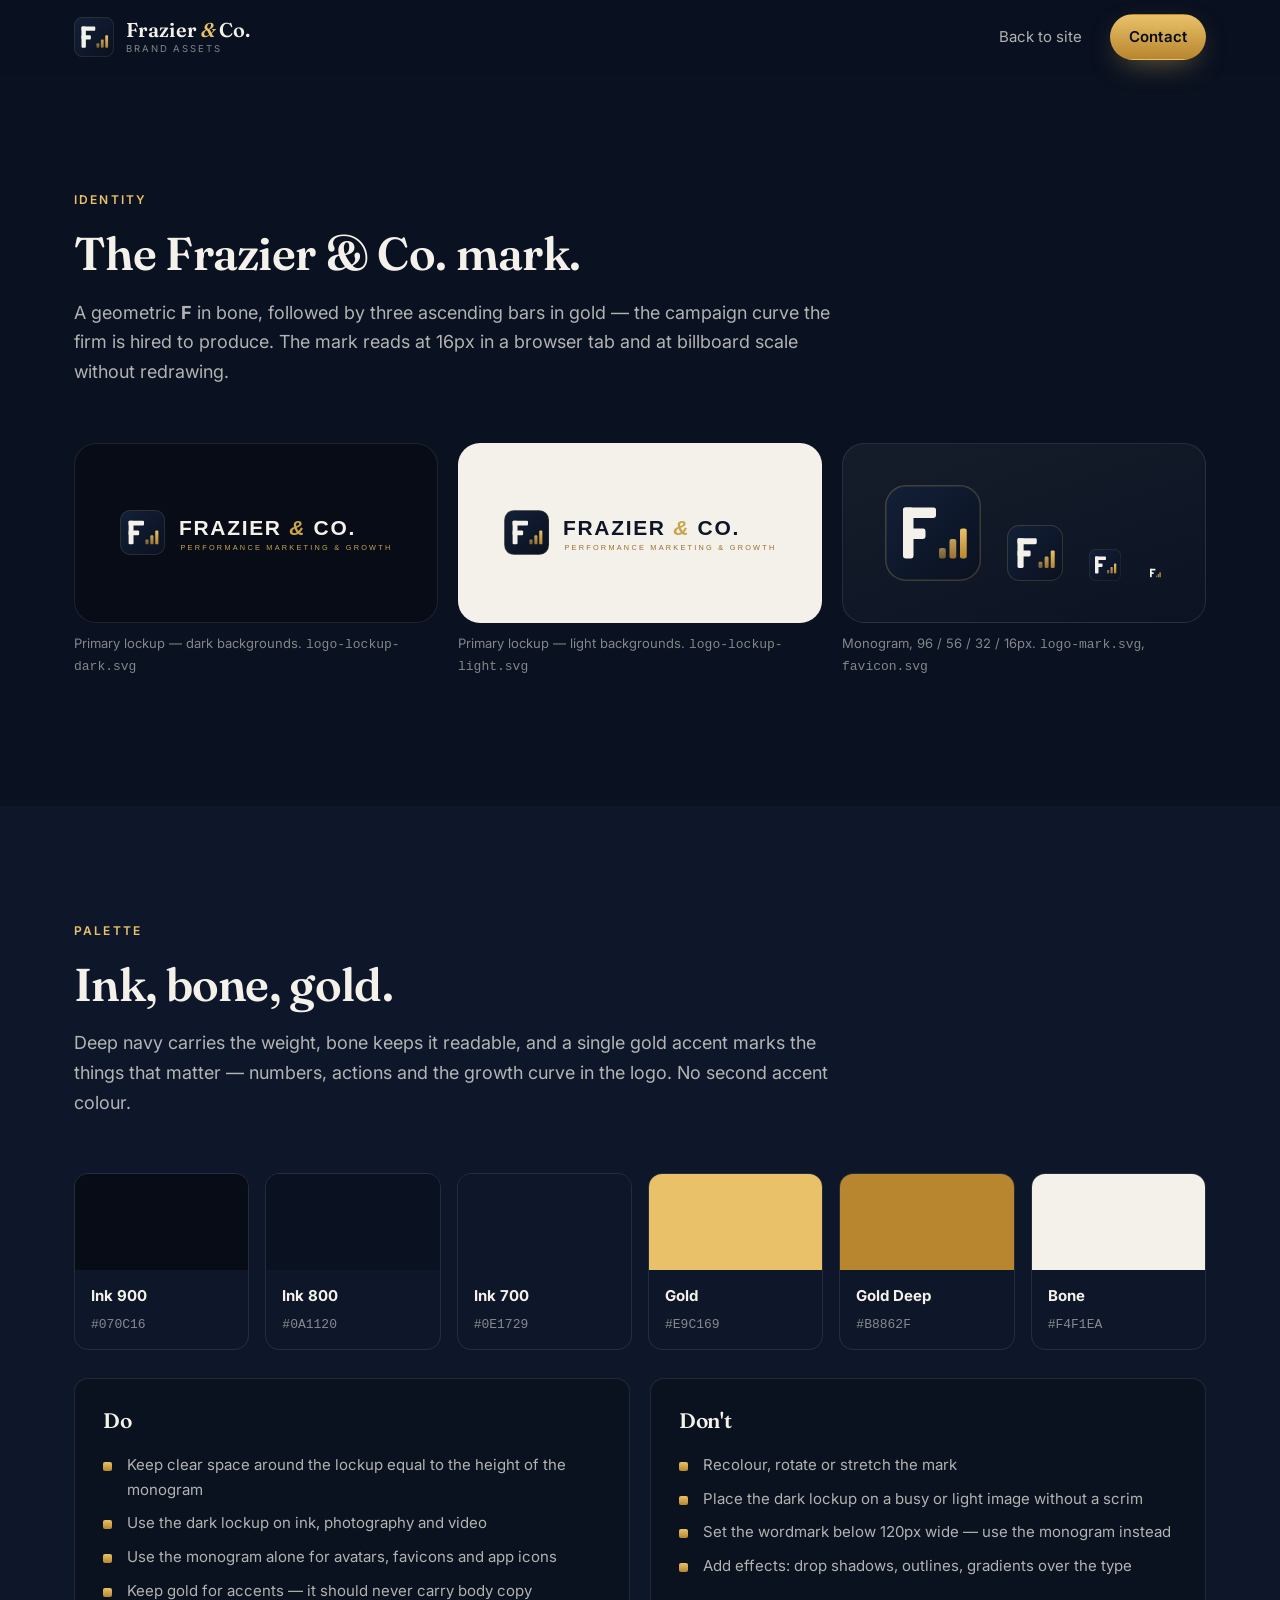
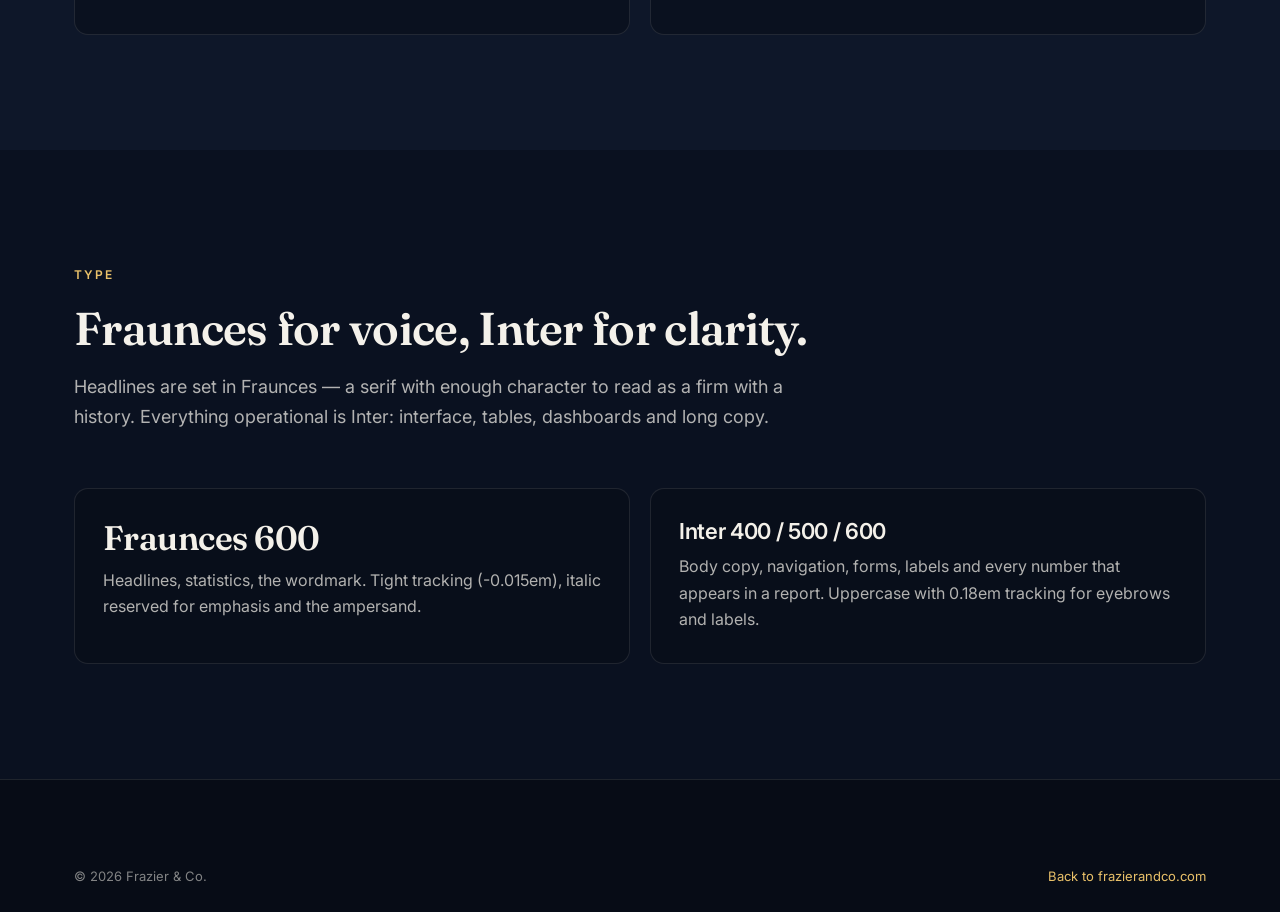
==== brand.html @ ba2b641f "Add Frazier & Co. logo system and marketing website Builds the company's identity and public site fr" ====
<!DOCTYPE html>
<html lang="en">
<head>
<meta charset="utf-8">
<meta name="viewport" content="width=device-width, initial-scale=1">
<title>Brand Assets — Frazier &amp; Co.</title>
<meta name="description" content="Logo files, colour palette and usage notes for the Frazier &amp; Co. identity.">
<meta name="theme-color" content="#0A1120">
<link rel="icon" href="assets/img/favicon.svg" type="image/svg+xml">
<link rel="preconnect" href="https://fonts.googleapis.com">
<link rel="preconnect" href="https://fonts.gstatic.com" crossorigin>
<link href="https://fonts.googleapis.com/css2?family=Inter:wght@400;500;600;700&family=Fraunces:opsz,wght@9..144,500;9..144,600&display=swap" rel="stylesheet">
<link rel="stylesheet" href="assets/css/style.css">
<style>
  .swatches{display:grid;grid-template-columns:repeat(auto-fit,minmax(170px,1fr));gap:16px;margin-top:28px}
  .swatch{border:1px solid var(--line-soft);border-radius:var(--radius);overflow:hidden}
  .swatch__chip{height:96px}
  .swatch__meta{padding:14px 16px;font-size:14px}
  .swatch__meta b{display:block;font-size:15px;margin-bottom:2px}
  .swatch__meta code{color:var(--bone-faint);font-size:13px}
  .logo-tile{border:1px solid var(--line-soft);border-radius:var(--radius-lg);padding:34px;display:flex;
    align-items:center;justify-content:center;min-height:180px}
  .logo-tile--dark{background:var(--ink-900)}
  .logo-tile--light{background:var(--bone)}
  .logo-tile--mark{background:linear-gradient(160deg,rgba(244,241,234,.05),rgba(244,241,234,.01))}
  .logo-grid{display:grid;grid-template-columns:repeat(auto-fit,minmax(280px,1fr));gap:20px;margin-top:28px}
  .logo-cap{font-size:13px;color:var(--bone-faint);margin-top:10px}
  .marks{display:flex;align-items:flex-end;gap:26px;flex-wrap:wrap}
  .dos{display:grid;grid-template-columns:1fr 1fr;gap:20px;margin-top:28px}
  @media(max-width:760px){.dos{grid-template-columns:1fr}}
</style>
</head>
<body>
<header class="nav">
  <div class="wrap nav__inner">
    <a class="brand" href="index.html">
      <img class="brand__mark" src="assets/img/logo-mark.svg" alt="" width="40" height="40">
      <span class="brand__text">
        <span class="brand__name">Frazier <span class="amp">&amp;</span> Co.</span>
        <span class="brand__tag">Brand assets</span>
      </span>
    </a>
    <nav class="nav__links nav__links--static" aria-label="Primary">
      <a href="index.html">Back to site</a>
      <a class="btn btn--sm btn--gold" href="index.html#contact">Contact</a>
    </nav>
  </div>
</header>

<main>
<section class="section">
  <div class="wrap">
    <header class="section__head">
      <p class="eyebrow">Identity</p>
      <h2>The Frazier &amp; Co. mark.</h2>
      <p class="section__lede">A geometric <strong>F</strong> in bone, followed by three ascending bars in gold — the campaign curve the firm is hired to produce. The mark reads at 16px in a browser tab and at billboard scale without redrawing.</p>
    </header>

    <div class="logo-grid">
      <div>
        <div class="logo-tile logo-tile--dark"><img src="assets/img/logo-lockup-dark.svg" alt="Frazier and Co. horizontal lockup, light type on dark" style="width:100%;max-width:380px"></div>
        <p class="logo-cap">Primary lockup — dark backgrounds. <code>logo-lockup-dark.svg</code></p>
      </div>
      <div>
        <div class="logo-tile logo-tile--light"><img src="assets/img/logo-lockup-light.svg" alt="Frazier and Co. horizontal lockup, dark type on light" style="width:100%;max-width:380px"></div>
        <p class="logo-cap">Primary lockup — light backgrounds. <code>logo-lockup-light.svg</code></p>
      </div>
      <div>
        <div class="logo-tile logo-tile--mark">
          <div class="marks">
            <img src="assets/img/logo-mark.svg" alt="Frazier and Co. monogram at 96px" width="96" height="96">
            <img src="assets/img/logo-mark.svg" alt="" width="56" height="56">
            <img src="assets/img/logo-mark.svg" alt="" width="32" height="32">
            <img src="assets/img/favicon.svg" alt="" width="16" height="16">
          </div>
        </div>
        <p class="logo-cap">Monogram, 96 / 56 / 32 / 16px. <code>logo-mark.svg</code>, <code>favicon.svg</code></p>
      </div>
    </div>
  </div>
</section>

<section class="section section--alt">
  <div class="wrap">
    <header class="section__head">
      <p class="eyebrow">Palette</p>
      <h2>Ink, bone, gold.</h2>
      <p class="section__lede">Deep navy carries the weight, bone keeps it readable, and a single gold accent marks the things that matter — numbers, actions and the growth curve in the logo. No second accent colour.</p>
    </header>
    <div class="swatches">
      <div class="swatch"><div class="swatch__chip" style="background:#070C16"></div><div class="swatch__meta"><b>Ink 900</b><code>#070C16</code></div></div>
      <div class="swatch"><div class="swatch__chip" style="background:#0A1120"></div><div class="swatch__meta"><b>Ink 800</b><code>#0A1120</code></div></div>
      <div class="swatch"><div class="swatch__chip" style="background:#0E1729"></div><div class="swatch__meta"><b>Ink 700</b><code>#0E1729</code></div></div>
      <div class="swatch"><div class="swatch__chip" style="background:#E9C169"></div><div class="swatch__meta"><b>Gold</b><code>#E9C169</code></div></div>
      <div class="swatch"><div class="swatch__chip" style="background:#B8862F"></div><div class="swatch__meta"><b>Gold Deep</b><code>#B8862F</code></div></div>
      <div class="swatch"><div class="swatch__chip" style="background:#F4F1EA"></div><div class="swatch__meta"><b>Bone</b><code>#F4F1EA</code></div></div>
    </div>

    <div class="dos">
      <div class="result">
        <h3>Do</h3>
        <ul class="ticks">
          <li>Keep clear space around the lockup equal to the height of the monogram</li>
          <li>Use the dark lockup on ink, photography and video</li>
          <li>Use the monogram alone for avatars, favicons and app icons</li>
          <li>Keep gold for accents — it should never carry body copy</li>
        </ul>
      </div>
      <div class="result">
        <h3>Don't</h3>
        <ul class="ticks">
          <li>Recolour, rotate or stretch the mark</li>
          <li>Place the dark lockup on a busy or light image without a scrim</li>
          <li>Set the wordmark below 120px wide — use the monogram instead</li>
          <li>Add effects: drop shadows, outlines, gradients over the type</li>
        </ul>
      </div>
    </div>
  </div>
</section>

<section class="section">
  <div class="wrap">
    <header class="section__head">
      <p class="eyebrow">Type</p>
      <h2>Fraunces for voice, Inter for clarity.</h2>
      <p class="section__lede">Headlines are set in Fraunces — a serif with enough character to read as a firm with a history. Everything operational is Inter: interface, tables, dashboards and long copy.</p>
    </header>
    <div class="results">
      <div class="result">
        <h3 style="font-size:34px">Fraunces 600</h3>
        <p>Headlines, statistics, the wordmark. Tight tracking (-0.015em), italic reserved for emphasis and the ampersand.</p>
      </div>
      <div class="result">
        <h3 style="font-family:var(--sans);font-size:22px;font-weight:600">Inter 400 / 500 / 600</h3>
        <p>Body copy, navigation, forms, labels and every number that appears in a report. Uppercase with 0.18em tracking for eyebrows and labels.</p>
      </div>
    </div>
  </div>
</section>
</main>

<footer class="footer">
  <div class="wrap footer__base" style="margin-top:0;border-top:0">
    <p>&copy; <span id="year">2026</span> Frazier &amp; Co.</p>
    <p><a href="index.html" style="color:var(--gold);text-decoration:none">Back to frazierandco.com</a></p>
  </div>
</footer>
<script>document.getElementById('year').textContent = new Date().getFullYear();</script>
</body>
</html>
---- assets/css/style.css ----
/* Frazier & Co. — brand stylesheet
   Palette: ink navy ground, bone type, gold accent. */

:root{
  --ink-900:#070C16;
  --ink-800:#0A1120;
  --ink-700:#0E1729;
  --ink-600:#132038;
  --line:rgba(233,193,105,.16);
  --line-soft:rgba(244,241,234,.10);
  --bone:#F4F1EA;
  --bone-dim:rgba(244,241,234,.72);
  --bone-faint:rgba(244,241,234,.52);
  --gold:#E9C169;
  --gold-deep:#B8862F;
  --radius:14px;
  --radius-lg:22px;
  --wrap:1180px;
  --sans:'Inter','Helvetica Neue',Helvetica,Arial,sans-serif;
  --display:'Fraunces',Georgia,'Times New Roman',serif;
  --ease:cubic-bezier(.22,.61,.36,1);
}

*,*::before,*::after{box-sizing:border-box}
html{scroll-behavior:smooth;-webkit-text-size-adjust:100%}
body{
  margin:0;background:var(--ink-800);color:var(--bone);
  font-family:var(--sans);font-size:17px;line-height:1.65;
  -webkit-font-smoothing:antialiased;overflow-x:hidden;
}
img{max-width:100%;display:block}
a{color:inherit}
h1,h2,h3,h4{font-family:var(--display);font-weight:600;line-height:1.12;letter-spacing:-.015em;margin:0}
p{margin:0 0 1em}
.wrap{width:100%;max-width:var(--wrap);margin:0 auto;padding:0 24px}
.skip{position:absolute;left:-9999px}
.skip:focus{left:16px;top:16px;z-index:100;background:var(--gold);color:var(--ink-900);padding:10px 16px;border-radius:8px}
:focus-visible{outline:2px solid var(--gold);outline-offset:3px}
.amp{font-family:var(--display);font-style:italic;color:var(--gold)}

.eyebrow{
  font-size:12px;letter-spacing:.18em;text-transform:uppercase;
  color:var(--gold);font-weight:600;margin:0 0 18px;
}

/* ---------- buttons ---------- */
.btn{
  display:inline-flex;align-items:center;justify-content:center;gap:8px;
  font-size:15px;font-weight:600;letter-spacing:.01em;text-decoration:none;
  padding:14px 26px;border-radius:999px;border:1px solid transparent;cursor:pointer;
  white-space:nowrap;flex:0 0 auto;
  transition:transform .2s var(--ease),background .2s var(--ease),border-color .2s var(--ease),box-shadow .2s var(--ease);
}
.btn--gold{
  background:linear-gradient(180deg,var(--gold),var(--gold-deep));color:var(--ink-900);
  box-shadow:0 10px 30px -12px rgba(233,193,105,.6);
}
.btn--gold:hover{transform:translateY(-2px);box-shadow:0 16px 38px -14px rgba(233,193,105,.75)}
.btn--ghost{border-color:var(--line-soft);color:var(--bone);background:rgba(244,241,234,.02)}
.btn--ghost:hover{border-color:var(--gold);color:var(--gold);transform:translateY(-2px)}
.btn--sm{padding:10px 18px;font-size:14px}
.btn--full{width:100%}

/* ---------- nav ---------- */
.nav{position:sticky;top:0;z-index:60;backdrop-filter:blur(14px);
  background:rgba(10,17,32,.72);border-bottom:1px solid transparent;transition:border-color .3s,background .3s}
.nav.is-stuck{border-bottom-color:var(--line-soft);background:rgba(7,12,22,.92)}
.nav__inner{display:flex;align-items:center;justify-content:space-between;gap:20px;height:74px}
.brand{display:flex;align-items:center;gap:12px;text-decoration:none}
.brand__mark{width:40px;height:40px}
.brand__text{display:flex;flex-direction:column;line-height:1.1}
.brand__name{font-family:var(--display);font-size:20px;font-weight:600;letter-spacing:.005em}
.brand__tag{font-size:9.5px;letter-spacing:.2em;text-transform:uppercase;color:var(--bone-faint);margin-top:3px}
.nav__links{display:flex;align-items:center;gap:28px}
.nav__links a{font-size:15px;text-decoration:none;color:var(--bone-dim);white-space:nowrap;transition:color .2s}
.nav__links a:hover{color:var(--bone)}
.nav__links .btn{color:var(--ink-900)}
.nav__toggle{display:none;flex-direction:column;gap:5px;background:none;border:0;padding:10px;cursor:pointer}
.nav__toggle span{display:block;width:22px;height:2px;background:var(--bone);transition:transform .25s var(--ease),opacity .2s}
.nav__toggle[aria-expanded="true"] span:nth-child(1){transform:translateY(7px) rotate(45deg)}
.nav__toggle[aria-expanded="true"] span:nth-child(2){opacity:0}
.nav__toggle[aria-expanded="true"] span:nth-child(3){transform:translateY(-7px) rotate(-45deg)}

/* ---------- hero ---------- */
.hero{position:relative;padding:clamp(72px,11vw,140px) 0 clamp(64px,8vw,104px);overflow:hidden;
  background:radial-gradient(120% 90% at 50% -10%,#16233d 0%,var(--ink-800) 55%,var(--ink-900) 100%)}
.hero__glow{position:absolute;inset:auto 50% -40% auto;transform:translateX(50%);
  width:min(1100px,120vw);height:620px;pointer-events:none;
  background:radial-gradient(closest-side,rgba(233,193,105,.16),transparent 72%);filter:blur(10px)}
.hero__inner{position:relative;max-width:920px;text-align:center}
.hero__title{font-size:clamp(40px,6.4vw,74px)}
.hero__title em{font-style:italic;color:var(--gold);display:block}
.hero__lede{font-size:clamp(17px,1.6vw,20px);color:var(--bone-dim);max-width:730px;margin:26px auto 34px}
.hero__cta{display:flex;gap:14px;justify-content:center;flex-wrap:wrap}
.hero__proof{list-style:none;display:flex;flex-wrap:wrap;justify-content:center;gap:10px;
  margin:44px 0 0;padding:0}
.hero__proof li{font-size:13px;letter-spacing:.06em;color:var(--bone-faint);
  border:1px solid var(--line-soft);border-radius:999px;padding:8px 16px;background:rgba(244,241,234,.02)}

/* ---------- stats ---------- */
.stats{background:var(--ink-900);border-block:1px solid var(--line-soft)}
.stats__grid{display:grid;grid-template-columns:repeat(4,1fr);gap:0}
.stat{padding:44px 28px;border-left:1px solid var(--line-soft)}
.stat:first-child{border-left:0;padding-left:0}
.stat__num{display:flex;align-items:baseline;gap:.3em;flex-wrap:wrap;
  font-family:var(--display);font-size:clamp(28px,3.2vw,38px);
  color:var(--gold);line-height:1.05;letter-spacing:-.02em;min-height:1.05em}
.stat__label{display:block;margin-top:10px;font-weight:600;font-size:15px}
.stat__note{display:block;margin-top:6px;font-size:14px;color:var(--bone-faint);line-height:1.55}

/* ---------- sections ---------- */
section[id]{scroll-margin-top:92px}
.section{padding:clamp(72px,9vw,120px) 0}
.section--alt{background:var(--ink-700)}
.section__head{max-width:760px;margin-bottom:56px}
.section__head h2{font-size:clamp(30px,4.2vw,46px)}
.section__lede{color:var(--bone-dim);margin-top:18px;font-size:18px}

/* ---------- service cards ---------- */
.cards{display:grid;grid-template-columns:repeat(2,1fr);gap:22px}
.card{position:relative;padding:36px 32px;border:1px solid var(--line-soft);border-radius:var(--radius-lg);
  background:linear-gradient(160deg,rgba(244,241,234,.045),rgba(244,241,234,.012));
  transition:border-color .3s var(--ease),transform .3s var(--ease),box-shadow .3s var(--ease)}
.card:hover{border-color:var(--line);transform:translateY(-4px);box-shadow:0 30px 60px -40px rgba(0,0,0,.9)}
.card__num{font-family:var(--display);font-size:13px;letter-spacing:.16em;color:var(--gold);opacity:.8}
.card h3{font-size:24px;margin:12px 0 14px}
.card p{color:var(--bone-dim);font-size:16px}
.ticks{list-style:none;margin:20px 0 0;padding:0;display:grid;gap:9px}
.ticks li{position:relative;padding-left:24px;font-size:15px;color:var(--bone-dim)}
.ticks li::before{content:"";position:absolute;left:0;top:9px;width:9px;height:9px;border-radius:2px;
  background:linear-gradient(180deg,var(--gold),var(--gold-deep))}
.ticks--lg li{font-size:16px;padding-left:26px;margin-bottom:2px}

/* ---------- split ---------- */
.split{display:grid;grid-template-columns:1fr 1fr;gap:clamp(32px,5vw,72px);align-items:center}
.split--reverse .split__text{order:2}
.split__text h2{font-size:clamp(28px,3.8vw,42px);margin-bottom:20px}
.split__text p{color:var(--bone-dim)}
.split__cta{margin-top:28px}
.tech{list-style:none;margin:0;padding:0;display:grid;gap:2px;border:1px solid var(--line-soft);
  border-radius:var(--radius-lg);overflow:hidden;background:var(--line-soft)}
.tech li{background:var(--ink-800);padding:22px 26px}
.tech strong{display:block;font-size:16px;margin-bottom:5px}
.tech span{font-size:15px;color:var(--bone-faint);line-height:1.55}
.who{border:1px solid var(--line);border-radius:var(--radius-lg);padding:36px 32px;
  background:linear-gradient(160deg,rgba(233,193,105,.07),rgba(244,241,234,.015))}
.who h3{font-size:22px;margin-bottom:20px}

/* ---------- steps ---------- */
.steps{list-style:none;margin:0;padding:0;display:grid;grid-template-columns:repeat(5,1fr);gap:18px;counter-reset:s}
.step{padding-top:26px;border-top:2px solid var(--line-soft);position:relative;transition:border-color .3s}
.step:hover{border-top-color:var(--gold)}
.step__n{font-family:var(--display);font-size:13px;letter-spacing:.16em;color:var(--gold)}
.step h3{font-size:20px;margin:10px 0 8px}
.step p{font-size:15px;color:var(--bone-faint);margin:0}

/* ---------- results ---------- */
.results{display:grid;grid-template-columns:repeat(2,1fr);gap:20px}
.result{padding:30px 28px;border-radius:var(--radius);border:1px solid var(--line-soft);background:rgba(7,12,22,.45)}
.result h3{font-size:21px;margin-bottom:10px}
.result p{color:var(--bone-dim);font-size:16px;margin:0}
.channels{margin-top:52px;padding-top:32px;border-top:1px solid var(--line-soft)}
.channels__label{font-size:12px;letter-spacing:.18em;text-transform:uppercase;color:var(--bone-faint);margin-bottom:16px}
.channels ul{list-style:none;display:flex;flex-wrap:wrap;gap:10px;margin:0;padding:0}
.channels li{font-size:14px;padding:9px 16px;border-radius:999px;border:1px solid var(--line-soft);color:var(--bone-dim)}

/* ---------- cta / form ---------- */
.cta{padding:clamp(72px,9vw,110px) 0;background:
  radial-gradient(90% 120% at 15% 0%,rgba(233,193,105,.14),transparent 60%),var(--ink-900);
  border-top:1px solid var(--line-soft)}
.cta__inner{display:grid;grid-template-columns:1fr 1fr;gap:clamp(32px,5vw,72px);align-items:start}
.cta h2{font-size:clamp(30px,4vw,44px);margin-bottom:18px}
.cta p{color:var(--bone-dim)}
.contact-list{margin:32px 0 0;display:grid;gap:14px}
.contact-list div{display:flex;gap:14px;align-items:baseline;border-top:1px solid var(--line-soft);padding-top:14px}
.contact-list dt{font-size:12px;letter-spacing:.14em;text-transform:uppercase;color:var(--bone-faint);min-width:120px}
.contact-list dd{margin:0;font-size:16px}
.contact-list a{color:var(--gold);text-decoration:none}
.contact-list a:hover{text-decoration:underline}
.form{display:grid;grid-template-columns:1fr 1fr;gap:16px;
  padding:32px;border:1px solid var(--line-soft);border-radius:var(--radius-lg);background:rgba(244,241,234,.03)}
.field{display:flex;flex-direction:column;gap:7px}
.field--full{grid-column:1/-1}
.form .btn{grid-column:1/-1}
label{font-size:13px;letter-spacing:.08em;text-transform:uppercase;color:var(--bone-faint)}
input,select,textarea{
  font:inherit;font-size:15px;color:var(--bone);background:rgba(7,12,22,.6);
  border:1px solid var(--line-soft);border-radius:10px;padding:12px 14px;width:100%;
  transition:border-color .2s,background .2s}
textarea{resize:vertical}
input:focus,select:focus,textarea:focus{outline:none;border-color:var(--gold);background:rgba(7,12,22,.85)}
input:user-invalid,textarea:user-invalid{border-color:#E4776A}
select{appearance:none;background-image:linear-gradient(45deg,transparent 50%,var(--bone-faint) 50%),linear-gradient(135deg,var(--bone-faint) 50%,transparent 50%);
  background-position:calc(100% - 20px) 21px,calc(100% - 14px) 21px;background-size:6px 6px;background-repeat:no-repeat}
select option{background:var(--ink-700)}
.form__note{grid-column:1/-1;margin:0;font-size:13px;color:var(--bone-faint)}
.form__note.is-ok{color:var(--gold)}

/* ---------- footer ---------- */
.footer{background:var(--ink-900);border-top:1px solid var(--line-soft);padding:64px 0 28px}
.footer__inner{display:grid;grid-template-columns:1.2fr 2fr;gap:48px}
.footer__brand img{margin-bottom:16px}
.footer__name{font-family:var(--display);font-size:22px;margin:0 0 8px}
.footer__blurb{color:var(--bone-faint);font-size:15px;max-width:320px}
.footer__nav{display:grid;grid-template-columns:repeat(3,1fr);gap:32px}
.footer__nav h4{font-size:12px;letter-spacing:.16em;text-transform:uppercase;color:var(--gold);
  font-family:var(--sans);font-weight:600;margin-bottom:14px}
.footer__nav a{display:block;font-size:15px;color:var(--bone-dim);text-decoration:none;margin-bottom:9px}
.footer__nav a:hover{color:var(--bone)}
.footer__base{display:flex;justify-content:space-between;gap:20px;flex-wrap:wrap;
  margin-top:52px;padding-top:22px;border-top:1px solid var(--line-soft)}
.footer__base p{margin:0;font-size:13px;color:var(--bone-faint)}

/* ---------- reveal ---------- */
.js .reveal{opacity:0;transform:translateY(18px);transition:opacity .7s var(--ease),transform .7s var(--ease)}
.js .reveal.is-in{opacity:1;transform:none}

/* ---------- responsive ---------- */
@media (max-width:960px){
  .nav__toggle{display:flex}
  .nav__links{position:fixed;inset:74px 0 auto 0;flex-direction:column;align-items:stretch;gap:0;
    background:var(--ink-900);border-bottom:1px solid var(--line-soft);padding:8px 24px 24px;
    transform:translateY(-120%);transition:transform .32s var(--ease);}
  .nav__links.is-open{transform:none}
  .nav__links a:not(.btn){padding:14px 0;border-bottom:1px solid var(--line-soft)}
  .nav__links .btn{margin-top:16px;justify-content:center;border-bottom:0}
  /* Compact nav (brand page) stays in flow — no toggle needed */
  .nav__links--static{position:static;transform:none;flex-direction:row;align-items:center;
    flex:0 0 auto;gap:16px;background:none;border:0;padding:0}
  .nav__links--static a:not(.btn){padding:0;border-bottom:0}
  .nav__links--static .btn{margin-top:0}
  .stats__grid{grid-template-columns:repeat(2,1fr)}
  .stat{padding:32px 20px;border-left:1px solid var(--line-soft)}
  .stat:first-child{padding-left:20px;border-left:0}
  .stat:nth-child(3){border-left:0;padding-left:20px}
  .stat:nth-child(n+3){border-top:1px solid var(--line-soft)}
  .cards,.results{grid-template-columns:1fr}
  .split,.cta__inner,.footer__inner{grid-template-columns:1fr}
  .split--reverse .split__text{order:0}
  .steps{grid-template-columns:repeat(2,1fr);gap:26px}
}
@media (max-width:620px){
  body{font-size:16px}
  .steps,.footer__nav{grid-template-columns:1fr}
  .stats__grid{grid-template-columns:1fr}
  .stat{border-left:0!important;padding-left:20px!important;border-top:1px solid var(--line-soft)}
  .stats__grid .stat:first-child{border-top:0}
  .form{grid-template-columns:1fr;padding:24px}
  .brand__tag{display:none}
  .contact-list div{flex-direction:column;gap:4px}
}
@media (prefers-reduced-motion:reduce){
  *{animation:none!important;transition:none!important;scroll-behavior:auto!important}
  .reveal{opacity:1;transform:none}
}
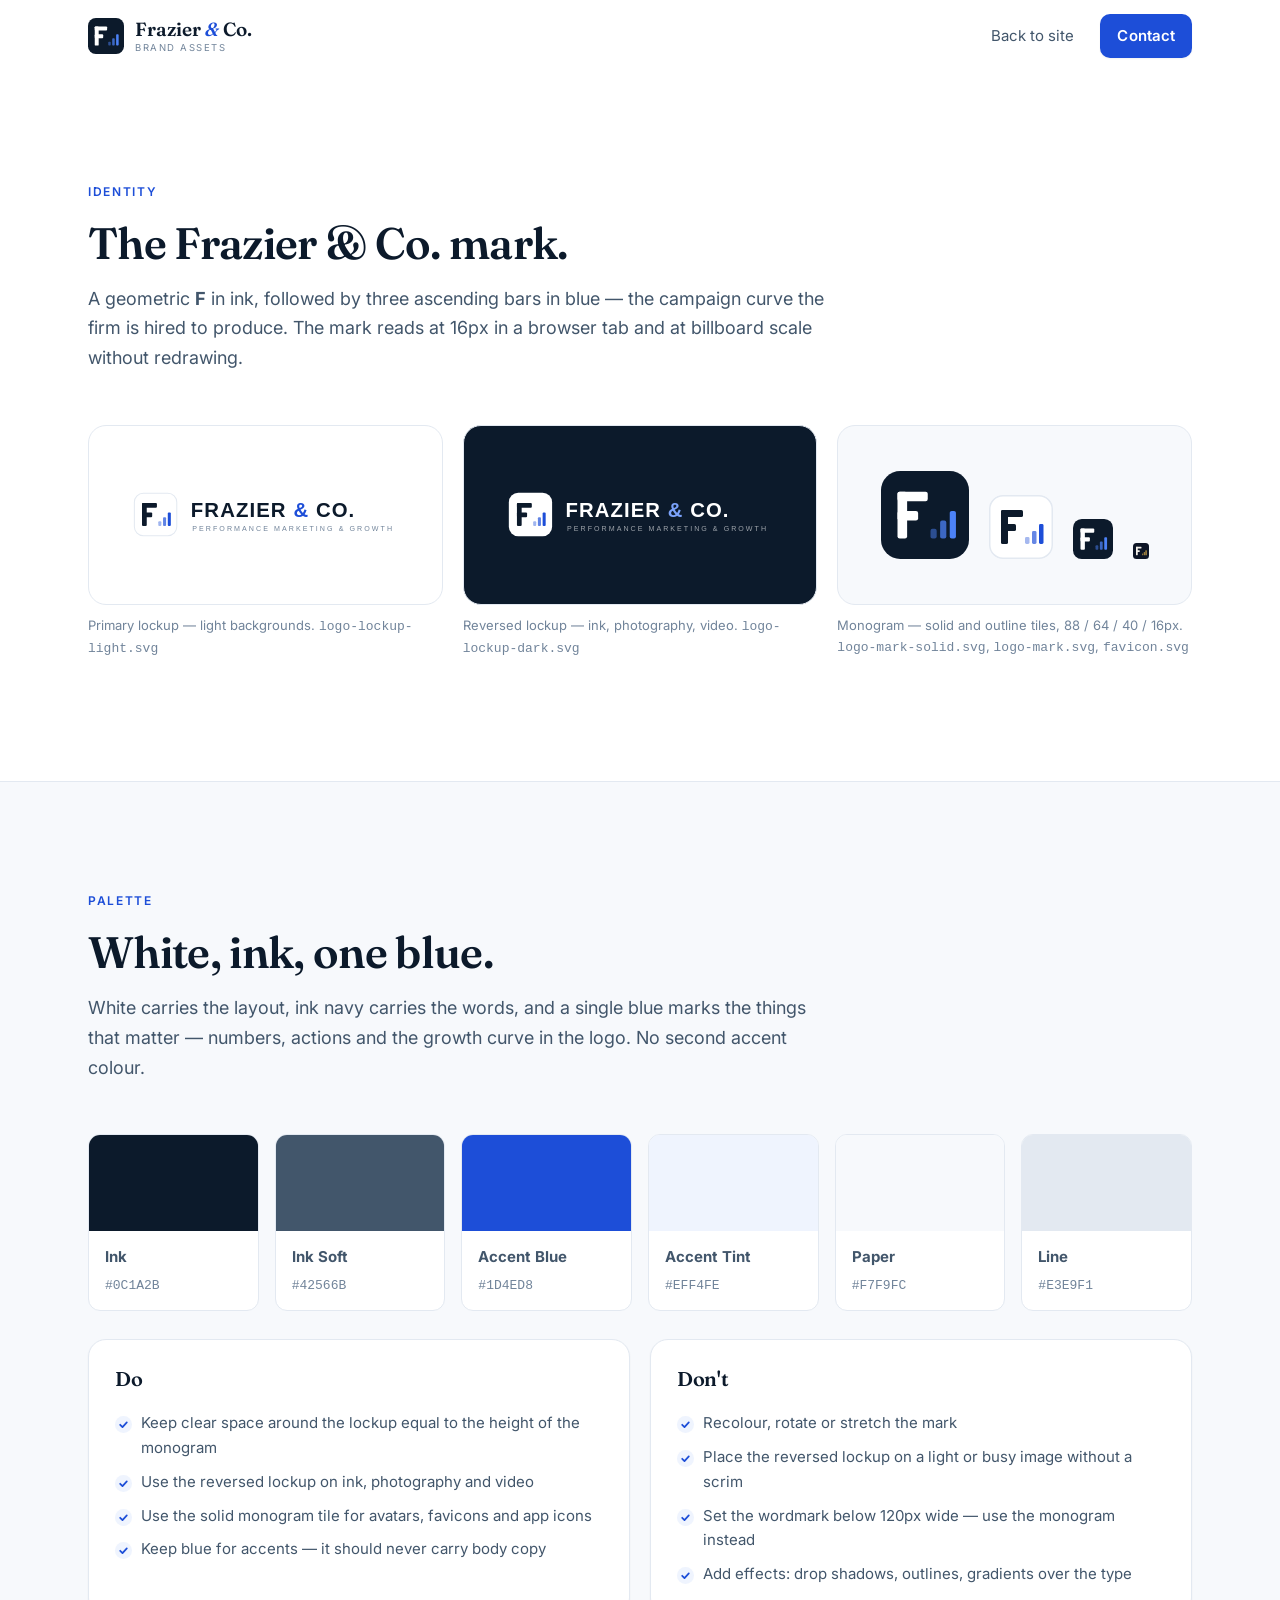
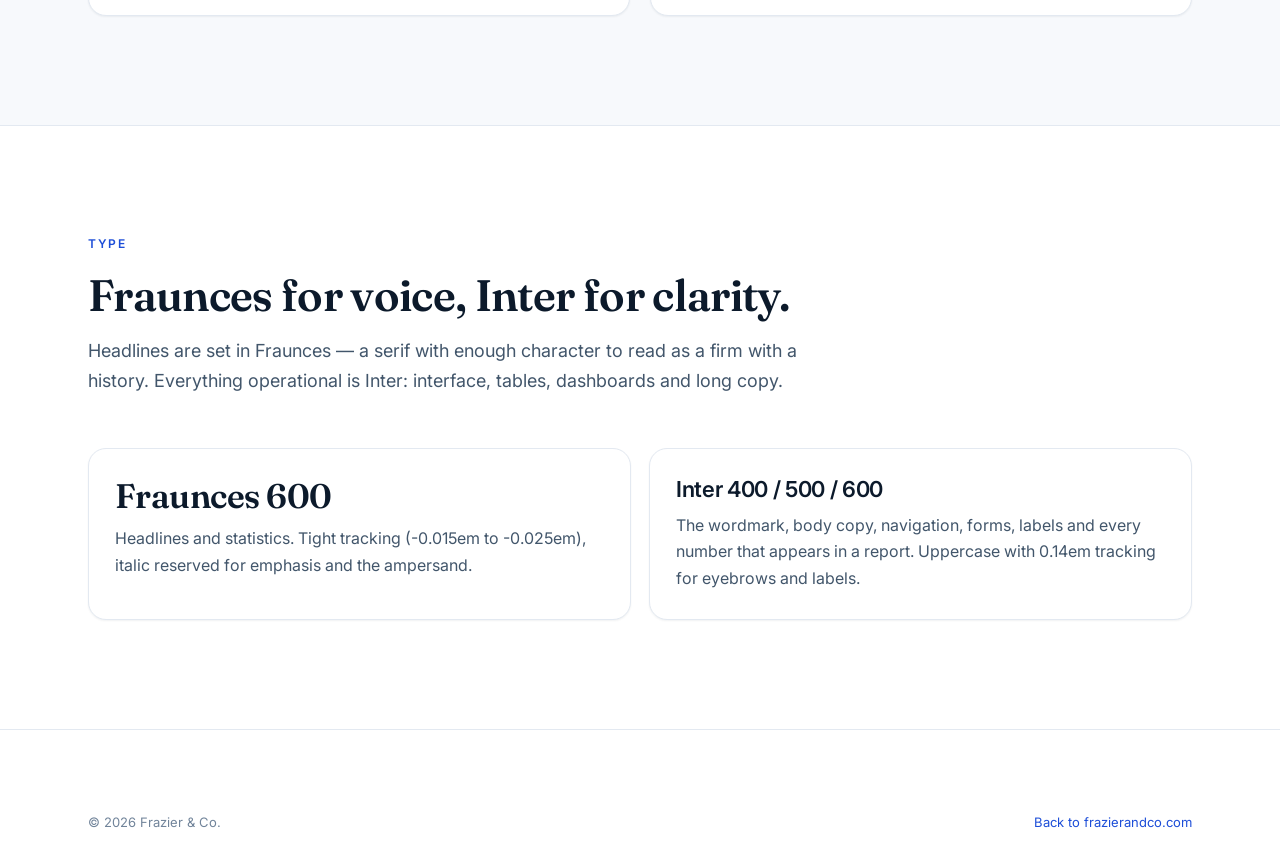
==== commit 8b595533: "Rework the identity and site onto a light, cleaner palette The dark navy-and-gold treatment read hea" ====
--- a/brand.html
+++ b/brand.html
@@ -5,7 +5,7 @@
 <meta name="viewport" content="width=device-width, initial-scale=1">
 <title>Brand Assets — Frazier &amp; Co.</title>
 <meta name="description" content="Logo files, colour palette and usage notes for the Frazier &amp; Co. identity.">
-<meta name="theme-color" content="#0A1120">
+<meta name="theme-color" content="#FFFFFF">
 <link rel="icon" href="assets/img/favicon.svg" type="image/svg+xml">
 <link rel="preconnect" href="https://fonts.googleapis.com">
 <link rel="preconnect" href="https://fonts.gstatic.com" crossorigin>
@@ -13,19 +13,19 @@
 <link rel="stylesheet" href="assets/css/style.css">
 <style>
   .swatches{display:grid;grid-template-columns:repeat(auto-fit,minmax(170px,1fr));gap:16px;margin-top:28px}
-  .swatch{border:1px solid var(--line-soft);border-radius:var(--radius);overflow:hidden}
+  .swatch{border:1px solid var(--line);border-radius:var(--radius);overflow:hidden;background:var(--white)}
   .swatch__chip{height:96px}
   .swatch__meta{padding:14px 16px;font-size:14px}
   .swatch__meta b{display:block;font-size:15px;margin-bottom:2px}
-  .swatch__meta code{color:var(--bone-faint);font-size:13px}
-  .logo-tile{border:1px solid var(--line-soft);border-radius:var(--radius-lg);padding:34px;display:flex;
+  .swatch__meta code{color:var(--ink-faint);font-size:13px}
+  .logo-tile{border:1px solid var(--line);border-radius:var(--radius-lg);padding:34px;display:flex;
     align-items:center;justify-content:center;min-height:180px}
-  .logo-tile--dark{background:var(--ink-900)}
-  .logo-tile--light{background:var(--bone)}
-  .logo-tile--mark{background:linear-gradient(160deg,rgba(244,241,234,.05),rgba(244,241,234,.01))}
+  .logo-tile--dark{background:var(--ink)}
+  .logo-tile--light{background:var(--white);border-color:var(--line)}
+  .logo-tile--mark{background:var(--paper)}
   .logo-grid{display:grid;grid-template-columns:repeat(auto-fit,minmax(280px,1fr));gap:20px;margin-top:28px}
-  .logo-cap{font-size:13px;color:var(--bone-faint);margin-top:10px}
-  .marks{display:flex;align-items:flex-end;gap:26px;flex-wrap:wrap}
+  .logo-cap{font-size:13px;color:var(--ink-faint);margin-top:10px}
+  .marks{display:flex;align-items:flex-end;gap:20px;flex-wrap:wrap}
   .dos{display:grid;grid-template-columns:1fr 1fr;gap:20px;margin-top:28px}
   @media(max-width:760px){.dos{grid-template-columns:1fr}}
 </style>
@@ -34,7 +34,7 @@
 <header class="nav">
   <div class="wrap nav__inner">
     <a class="brand" href="index.html">
-      <img class="brand__mark" src="assets/img/logo-mark.svg" alt="" width="40" height="40">
+      <img class="brand__mark" src="assets/img/logo-mark-solid.svg" alt="" width="40" height="40">
       <span class="brand__text">
         <span class="brand__name">Frazier <span class="amp">&amp;</span> Co.</span>
         <span class="brand__tag">Brand assets</span>
@@ -53,28 +53,28 @@
     <header class="section__head">
       <p class="eyebrow">Identity</p>
       <h2>The Frazier &amp; Co. mark.</h2>
-      <p class="section__lede">A geometric <strong>F</strong> in bone, followed by three ascending bars in gold — the campaign curve the firm is hired to produce. The mark reads at 16px in a browser tab and at billboard scale without redrawing.</p>
+      <p class="section__lede">A geometric <strong>F</strong> in ink, followed by three ascending bars in blue — the campaign curve the firm is hired to produce. The mark reads at 16px in a browser tab and at billboard scale without redrawing.</p>
     </header>
 
     <div class="logo-grid">
       <div>
-        <div class="logo-tile logo-tile--dark"><img src="assets/img/logo-lockup-dark.svg" alt="Frazier and Co. horizontal lockup, light type on dark" style="width:100%;max-width:380px"></div>
-        <p class="logo-cap">Primary lockup — dark backgrounds. <code>logo-lockup-dark.svg</code></p>
+        <div class="logo-tile logo-tile--light"><img src="assets/img/logo-lockup-light.svg" alt="Frazier and Co. horizontal lockup, ink type on white" style="width:100%;max-width:380px"></div>
+        <p class="logo-cap">Primary lockup — light backgrounds. <code>logo-lockup-light.svg</code></p>
       </div>
       <div>
-        <div class="logo-tile logo-tile--light"><img src="assets/img/logo-lockup-light.svg" alt="Frazier and Co. horizontal lockup, dark type on light" style="width:100%;max-width:380px"></div>
-        <p class="logo-cap">Primary lockup — light backgrounds. <code>logo-lockup-light.svg</code></p>
+        <div class="logo-tile logo-tile--dark"><img src="assets/img/logo-lockup-dark.svg" alt="Frazier and Co. horizontal lockup reversed, white type on ink" style="width:100%;max-width:380px"></div>
+        <p class="logo-cap">Reversed lockup — ink, photography, video. <code>logo-lockup-dark.svg</code></p>
       </div>
       <div>
         <div class="logo-tile logo-tile--mark">
           <div class="marks">
-            <img src="assets/img/logo-mark.svg" alt="Frazier and Co. monogram at 96px" width="96" height="96">
-            <img src="assets/img/logo-mark.svg" alt="" width="56" height="56">
-            <img src="assets/img/logo-mark.svg" alt="" width="32" height="32">
+            <img src="assets/img/logo-mark-solid.svg" alt="Frazier and Co. monogram at 88px" width="88" height="88">
+            <img src="assets/img/logo-mark.svg" alt="" width="64" height="64">
+            <img src="assets/img/logo-mark-solid.svg" alt="" width="40" height="40">
             <img src="assets/img/favicon.svg" alt="" width="16" height="16">
           </div>
         </div>
-        <p class="logo-cap">Monogram, 96 / 56 / 32 / 16px. <code>logo-mark.svg</code>, <code>favicon.svg</code></p>
+        <p class="logo-cap">Monogram — solid and outline tiles, 88 / 64 / 40 / 16px. <code>logo-mark-solid.svg</code>, <code>logo-mark.svg</code>, <code>favicon.svg</code></p>
       </div>
     </div>
   </div>
@@ -84,16 +84,16 @@
   <div class="wrap">
     <header class="section__head">
       <p class="eyebrow">Palette</p>
-      <h2>Ink, bone, gold.</h2>
-      <p class="section__lede">Deep navy carries the weight, bone keeps it readable, and a single gold accent marks the things that matter — numbers, actions and the growth curve in the logo. No second accent colour.</p>
+      <h2>White, ink, one blue.</h2>
+      <p class="section__lede">White carries the layout, ink navy carries the words, and a single blue marks the things that matter — numbers, actions and the growth curve in the logo. No second accent colour.</p>
     </header>
     <div class="swatches">
-      <div class="swatch"><div class="swatch__chip" style="background:#070C16"></div><div class="swatch__meta"><b>Ink 900</b><code>#070C16</code></div></div>
-      <div class="swatch"><div class="swatch__chip" style="background:#0A1120"></div><div class="swatch__meta"><b>Ink 800</b><code>#0A1120</code></div></div>
-      <div class="swatch"><div class="swatch__chip" style="background:#0E1729"></div><div class="swatch__meta"><b>Ink 700</b><code>#0E1729</code></div></div>
-      <div class="swatch"><div class="swatch__chip" style="background:#E9C169"></div><div class="swatch__meta"><b>Gold</b><code>#E9C169</code></div></div>
-      <div class="swatch"><div class="swatch__chip" style="background:#B8862F"></div><div class="swatch__meta"><b>Gold Deep</b><code>#B8862F</code></div></div>
-      <div class="swatch"><div class="swatch__chip" style="background:#F4F1EA"></div><div class="swatch__meta"><b>Bone</b><code>#F4F1EA</code></div></div>
+      <div class="swatch"><div class="swatch__chip" style="background:#0C1A2B"></div><div class="swatch__meta"><b>Ink</b><code>#0C1A2B</code></div></div>
+      <div class="swatch"><div class="swatch__chip" style="background:#42566B"></div><div class="swatch__meta"><b>Ink Soft</b><code>#42566B</code></div></div>
+      <div class="swatch"><div class="swatch__chip" style="background:#1D4ED8"></div><div class="swatch__meta"><b>Accent Blue</b><code>#1D4ED8</code></div></div>
+      <div class="swatch"><div class="swatch__chip" style="background:#EFF4FE"></div><div class="swatch__meta"><b>Accent Tint</b><code>#EFF4FE</code></div></div>
+      <div class="swatch"><div class="swatch__chip" style="background:#F7F9FC"></div><div class="swatch__meta"><b>Paper</b><code>#F7F9FC</code></div></div>
+      <div class="swatch"><div class="swatch__chip" style="background:#E3E9F1"></div><div class="swatch__meta"><b>Line</b><code>#E3E9F1</code></div></div>
     </div>
 
     <div class="dos">
@@ -101,16 +101,16 @@
         <h3>Do</h3>
         <ul class="ticks">
           <li>Keep clear space around the lockup equal to the height of the monogram</li>
-          <li>Use the dark lockup on ink, photography and video</li>
-          <li>Use the monogram alone for avatars, favicons and app icons</li>
-          <li>Keep gold for accents — it should never carry body copy</li>
+          <li>Use the reversed lockup on ink, photography and video</li>
+          <li>Use the solid monogram tile for avatars, favicons and app icons</li>
+          <li>Keep blue for accents — it should never carry body copy</li>
         </ul>
       </div>
       <div class="result">
         <h3>Don't</h3>
         <ul class="ticks">
           <li>Recolour, rotate or stretch the mark</li>
-          <li>Place the dark lockup on a busy or light image without a scrim</li>
+          <li>Place the reversed lockup on a light or busy image without a scrim</li>
           <li>Set the wordmark below 120px wide — use the monogram instead</li>
           <li>Add effects: drop shadows, outlines, gradients over the type</li>
         </ul>
@@ -129,11 +129,11 @@
     <div class="results">
       <div class="result">
         <h3 style="font-size:34px">Fraunces 600</h3>
-        <p>Headlines, statistics, the wordmark. Tight tracking (-0.015em), italic reserved for emphasis and the ampersand.</p>
+        <p>Headlines and statistics. Tight tracking (-0.015em to -0.025em), italic reserved for emphasis and the ampersand.</p>
       </div>
       <div class="result">
         <h3 style="font-family:var(--sans);font-size:22px;font-weight:600">Inter 400 / 500 / 600</h3>
-        <p>Body copy, navigation, forms, labels and every number that appears in a report. Uppercase with 0.18em tracking for eyebrows and labels.</p>
+        <p>The wordmark, body copy, navigation, forms, labels and every number that appears in a report. Uppercase with 0.14em tracking for eyebrows and labels.</p>
       </div>
     </div>
   </div>
@@ -143,7 +143,7 @@
 <footer class="footer">
   <div class="wrap footer__base" style="margin-top:0;border-top:0">
     <p>&copy; <span id="year">2026</span> Frazier &amp; Co.</p>
-    <p><a href="index.html" style="color:var(--gold);text-decoration:none">Back to frazierandco.com</a></p>
+    <p><a href="index.html" style="color:var(--accent);text-decoration:none">Back to frazierandco.com</a></p>
   </div>
 </footer>
 <script>document.getElementById('year').textContent = new Date().getFullYear();</script>
--- a/assets/css/style.css
+++ b/assets/css/style.css
@@ -1,21 +1,24 @@
 /* Frazier & Co. — brand stylesheet
-   Palette: ink navy ground, bone type, gold accent. */
+   Palette: white ground, ink type, a single blue accent. */
 
 :root{
-  --ink-900:#070C16;
-  --ink-800:#0A1120;
-  --ink-700:#0E1729;
-  --ink-600:#132038;
-  --line:rgba(233,193,105,.16);
-  --line-soft:rgba(244,241,234,.10);
-  --bone:#F4F1EA;
-  --bone-dim:rgba(244,241,234,.72);
-  --bone-faint:rgba(244,241,234,.52);
-  --gold:#E9C169;
-  --gold-deep:#B8862F;
-  --radius:14px;
-  --radius-lg:22px;
-  --wrap:1180px;
+  --white:#FFFFFF;
+  --paper:#F7F9FC;      /* alternating section ground */
+  --paper-2:#EEF3F9;    /* subtle fills */
+  --ink:#0C1A2B;        /* headings */
+  --ink-soft:#42566B;   /* body copy */
+  --ink-faint:#71849A;  /* captions, labels */
+  --line:#E3E9F1;
+  --line-strong:#D3DCE8;
+  --accent:#1D4ED8;
+  --accent-dark:#1739A8;
+  --accent-tint:#EFF4FE;
+  --radius:12px;
+  --radius-lg:18px;
+  --shadow-sm:0 1px 2px rgba(12,26,43,.06);
+  --shadow-md:0 6px 24px -12px rgba(12,26,43,.18);
+  --shadow-lg:0 24px 60px -32px rgba(12,26,43,.3);
+  --wrap:1160px;
   --sans:'Inter','Helvetica Neue',Helvetica,Arial,sans-serif;
   --display:'Fraunces',Georgia,'Times New Roman',serif;
   --ease:cubic-bezier(.22,.61,.36,1);
@@ -24,232 +27,233 @@
 *,*::before,*::after{box-sizing:border-box}
 html{scroll-behavior:smooth;-webkit-text-size-adjust:100%}
 body{
-  margin:0;background:var(--ink-800);color:var(--bone);
+  margin:0;background:var(--white);color:var(--ink-soft);
   font-family:var(--sans);font-size:17px;line-height:1.65;
   -webkit-font-smoothing:antialiased;overflow-x:hidden;
 }
 img{max-width:100%;display:block}
 a{color:inherit}
-h1,h2,h3,h4{font-family:var(--display);font-weight:600;line-height:1.12;letter-spacing:-.015em;margin:0}
+h1,h2,h3,h4{font-family:var(--display);font-weight:600;line-height:1.14;
+  letter-spacing:-.015em;margin:0;color:var(--ink)}
 p{margin:0 0 1em}
-.wrap{width:100%;max-width:var(--wrap);margin:0 auto;padding:0 24px}
+.wrap{width:100%;max-width:var(--wrap);margin:0 auto;padding:0 28px}
 .skip{position:absolute;left:-9999px}
-.skip:focus{left:16px;top:16px;z-index:100;background:var(--gold);color:var(--ink-900);padding:10px 16px;border-radius:8px}
-:focus-visible{outline:2px solid var(--gold);outline-offset:3px}
-.amp{font-family:var(--display);font-style:italic;color:var(--gold)}
+.skip:focus{left:16px;top:16px;z-index:100;background:var(--accent);color:#fff;padding:10px 16px;border-radius:8px}
+:focus-visible{outline:2px solid var(--accent);outline-offset:3px}
+.amp{font-family:var(--display);font-style:italic;color:var(--accent)}
 
 .eyebrow{
-  font-size:12px;letter-spacing:.18em;text-transform:uppercase;
-  color:var(--gold);font-weight:600;margin:0 0 18px;
+  font-size:12px;letter-spacing:.14em;text-transform:uppercase;
+  color:var(--accent);font-weight:600;margin:0 0 16px;
 }
 
 /* ---------- buttons ---------- */
 .btn{
   display:inline-flex;align-items:center;justify-content:center;gap:8px;
-  font-size:15px;font-weight:600;letter-spacing:.01em;text-decoration:none;
-  padding:14px 26px;border-radius:999px;border:1px solid transparent;cursor:pointer;
+  font-size:15px;font-weight:600;letter-spacing:.005em;text-decoration:none;
+  padding:13px 24px;border-radius:10px;border:1px solid transparent;cursor:pointer;
   white-space:nowrap;flex:0 0 auto;
-  transition:transform .2s var(--ease),background .2s var(--ease),border-color .2s var(--ease),box-shadow .2s var(--ease);
-}
-.btn--gold{
-  background:linear-gradient(180deg,var(--gold),var(--gold-deep));color:var(--ink-900);
-  box-shadow:0 10px 30px -12px rgba(233,193,105,.6);
-}
-.btn--gold:hover{transform:translateY(-2px);box-shadow:0 16px 38px -14px rgba(233,193,105,.75)}
-.btn--ghost{border-color:var(--line-soft);color:var(--bone);background:rgba(244,241,234,.02)}
-.btn--ghost:hover{border-color:var(--gold);color:var(--gold);transform:translateY(-2px)}
-.btn--sm{padding:10px 18px;font-size:14px}
+  transition:transform .18s var(--ease),background .18s var(--ease),
+             border-color .18s var(--ease),box-shadow .18s var(--ease);
+}
+.btn--gold{background:var(--accent);color:#fff;box-shadow:var(--shadow-sm)}
+.btn--gold:hover{background:var(--accent-dark);transform:translateY(-1px);box-shadow:var(--shadow-md)}
+.btn--ghost{border-color:var(--line-strong);color:var(--ink);background:var(--white)}
+.btn--ghost:hover{border-color:var(--accent);color:var(--accent);transform:translateY(-1px)}
+.btn--sm{padding:9px 16px;font-size:14px}
 .btn--full{width:100%}
 
 /* ---------- nav ---------- */
-.nav{position:sticky;top:0;z-index:60;backdrop-filter:blur(14px);
-  background:rgba(10,17,32,.72);border-bottom:1px solid transparent;transition:border-color .3s,background .3s}
-.nav.is-stuck{border-bottom-color:var(--line-soft);background:rgba(7,12,22,.92)}
-.nav__inner{display:flex;align-items:center;justify-content:space-between;gap:20px;height:74px}
-.brand{display:flex;align-items:center;gap:12px;text-decoration:none}
-.brand__mark{width:40px;height:40px}
+.nav{position:sticky;top:0;z-index:60;background:rgba(255,255,255,.88);
+  backdrop-filter:blur(12px);border-bottom:1px solid transparent;transition:border-color .25s,box-shadow .25s}
+.nav.is-stuck{border-bottom-color:var(--line);box-shadow:0 1px 0 rgba(12,26,43,.02)}
+.nav__inner{display:flex;align-items:center;justify-content:space-between;gap:20px;height:72px}
+.brand{display:flex;align-items:center;gap:11px;text-decoration:none}
+.brand__mark{width:36px;height:36px}
 .brand__text{display:flex;flex-direction:column;line-height:1.1}
-.brand__name{font-family:var(--display);font-size:20px;font-weight:600;letter-spacing:.005em}
-.brand__tag{font-size:9.5px;letter-spacing:.2em;text-transform:uppercase;color:var(--bone-faint);margin-top:3px}
-.nav__links{display:flex;align-items:center;gap:28px}
-.nav__links a{font-size:15px;text-decoration:none;color:var(--bone-dim);white-space:nowrap;transition:color .2s}
-.nav__links a:hover{color:var(--bone)}
-.nav__links .btn{color:var(--ink-900)}
+.brand__name{font-family:var(--display);font-size:19px;font-weight:600;color:var(--ink)}
+.brand__tag{font-size:9.5px;letter-spacing:.16em;text-transform:uppercase;color:var(--ink-faint);margin-top:3px}
+.nav__links{display:flex;align-items:center;gap:26px}
+.nav__links a{font-size:15px;text-decoration:none;color:var(--ink-soft);white-space:nowrap;transition:color .2s}
+.nav__links a:hover{color:var(--accent)}
+.nav__links .btn{color:#fff}
 .nav__toggle{display:none;flex-direction:column;gap:5px;background:none;border:0;padding:10px;cursor:pointer}
-.nav__toggle span{display:block;width:22px;height:2px;background:var(--bone);transition:transform .25s var(--ease),opacity .2s}
+.nav__toggle span{display:block;width:22px;height:2px;background:var(--ink);border-radius:2px;
+  transition:transform .25s var(--ease),opacity .2s}
 .nav__toggle[aria-expanded="true"] span:nth-child(1){transform:translateY(7px) rotate(45deg)}
 .nav__toggle[aria-expanded="true"] span:nth-child(2){opacity:0}
 .nav__toggle[aria-expanded="true"] span:nth-child(3){transform:translateY(-7px) rotate(-45deg)}
 
 /* ---------- hero ---------- */
-.hero{position:relative;padding:clamp(72px,11vw,140px) 0 clamp(64px,8vw,104px);overflow:hidden;
-  background:radial-gradient(120% 90% at 50% -10%,#16233d 0%,var(--ink-800) 55%,var(--ink-900) 100%)}
-.hero__glow{position:absolute;inset:auto 50% -40% auto;transform:translateX(50%);
-  width:min(1100px,120vw);height:620px;pointer-events:none;
-  background:radial-gradient(closest-side,rgba(233,193,105,.16),transparent 72%);filter:blur(10px)}
-.hero__inner{position:relative;max-width:920px;text-align:center}
-.hero__title{font-size:clamp(40px,6.4vw,74px)}
-.hero__title em{font-style:italic;color:var(--gold);display:block}
-.hero__lede{font-size:clamp(17px,1.6vw,20px);color:var(--bone-dim);max-width:730px;margin:26px auto 34px}
-.hero__cta{display:flex;gap:14px;justify-content:center;flex-wrap:wrap}
-.hero__proof{list-style:none;display:flex;flex-wrap:wrap;justify-content:center;gap:10px;
-  margin:44px 0 0;padding:0}
-.hero__proof li{font-size:13px;letter-spacing:.06em;color:var(--bone-faint);
-  border:1px solid var(--line-soft);border-radius:999px;padding:8px 16px;background:rgba(244,241,234,.02)}
+.hero{position:relative;padding:clamp(76px,10vw,132px) 0 clamp(60px,7vw,92px);overflow:hidden;
+  background:linear-gradient(180deg,var(--accent-tint) 0%,rgba(239,244,254,0) 62%),var(--white)}
+.hero__glow{position:absolute;inset:0;pointer-events:none;
+  background-image:linear-gradient(var(--line) 1px,transparent 1px),linear-gradient(90deg,var(--line) 1px,transparent 1px);
+  background-size:64px 64px;
+  -webkit-mask-image:radial-gradient(70% 55% at 50% 0%,#000 0%,transparent 75%);
+  mask-image:radial-gradient(70% 55% at 50% 0%,#000 0%,transparent 75%);opacity:.7}
+.hero__inner{position:relative;max-width:900px;text-align:center}
+.hero__title{font-size:clamp(40px,6.2vw,70px);letter-spacing:-.025em}
+.hero__title em{font-style:italic;color:var(--accent);display:block}
+.hero__lede{font-size:clamp(17px,1.5vw,19px);color:var(--ink-soft);max-width:700px;margin:24px auto 32px}
+.hero__cta{display:flex;gap:12px;justify-content:center;flex-wrap:wrap}
+.hero__proof{list-style:none;display:flex;flex-wrap:wrap;justify-content:center;gap:8px;margin:40px 0 0;padding:0}
+.hero__proof li{font-size:13px;color:var(--ink-faint);background:var(--white);
+  border:1px solid var(--line);border-radius:999px;padding:7px 15px;box-shadow:var(--shadow-sm)}
 
 /* ---------- stats ---------- */
-.stats{background:var(--ink-900);border-block:1px solid var(--line-soft)}
-.stats__grid{display:grid;grid-template-columns:repeat(4,1fr);gap:0}
-.stat{padding:44px 28px;border-left:1px solid var(--line-soft)}
-.stat:first-child{border-left:0;padding-left:0}
-.stat__num{display:flex;align-items:baseline;gap:.3em;flex-wrap:wrap;
-  font-family:var(--display);font-size:clamp(28px,3.2vw,38px);
-  color:var(--gold);line-height:1.05;letter-spacing:-.02em;min-height:1.05em}
-.stat__label{display:block;margin-top:10px;font-weight:600;font-size:15px}
-.stat__note{display:block;margin-top:6px;font-size:14px;color:var(--bone-faint);line-height:1.55}
+.stats{padding:0 0 clamp(20px,2.5vw,36px);background:var(--white)}
+.stats__grid{display:grid;grid-template-columns:repeat(4,1fr);gap:16px}
+.stat{padding:28px 24px;background:var(--white);border:1px solid var(--line);
+  border-radius:var(--radius-lg);box-shadow:var(--shadow-sm)}
+.stat__num{display:block;font-family:var(--display);font-size:clamp(27px,3vw,34px);
+  color:var(--accent);line-height:1.1;letter-spacing:-.02em}
+.stat__label{display:block;margin-top:10px;font-weight:600;font-size:15px;color:var(--ink)}
+.stat__note{display:block;margin-top:6px;font-size:14px;color:var(--ink-faint);line-height:1.55}
 
 /* ---------- sections ---------- */
-section[id]{scroll-margin-top:92px}
-.section{padding:clamp(72px,9vw,120px) 0}
-.section--alt{background:var(--ink-700)}
-.section__head{max-width:760px;margin-bottom:56px}
-.section__head h2{font-size:clamp(30px,4.2vw,46px)}
-.section__lede{color:var(--bone-dim);margin-top:18px;font-size:18px}
+section[id]{scroll-margin-top:90px}
+.section{padding:clamp(72px,8.5vw,112px) 0}
+.section--alt{background:var(--paper);border-block:1px solid var(--line)}
+.section__head{max-width:740px;margin-bottom:52px}
+.section__head h2{font-size:clamp(30px,4vw,44px)}
+.section__lede{color:var(--ink-soft);margin-top:16px;font-size:18px}
 
 /* ---------- service cards ---------- */
-.cards{display:grid;grid-template-columns:repeat(2,1fr);gap:22px}
-.card{position:relative;padding:36px 32px;border:1px solid var(--line-soft);border-radius:var(--radius-lg);
-  background:linear-gradient(160deg,rgba(244,241,234,.045),rgba(244,241,234,.012));
-  transition:border-color .3s var(--ease),transform .3s var(--ease),box-shadow .3s var(--ease)}
-.card:hover{border-color:var(--line);transform:translateY(-4px);box-shadow:0 30px 60px -40px rgba(0,0,0,.9)}
-.card__num{font-family:var(--display);font-size:13px;letter-spacing:.16em;color:var(--gold);opacity:.8}
-.card h3{font-size:24px;margin:12px 0 14px}
-.card p{color:var(--bone-dim);font-size:16px}
+.cards{display:grid;grid-template-columns:repeat(2,1fr);gap:20px}
+.card{position:relative;padding:32px 30px;border:1px solid var(--line);border-radius:var(--radius-lg);
+  background:var(--white);box-shadow:var(--shadow-sm);
+  transition:border-color .25s var(--ease),transform .25s var(--ease),box-shadow .25s var(--ease)}
+.card:hover{border-color:var(--line-strong);transform:translateY(-3px);box-shadow:var(--shadow-md)}
+.card__num{display:inline-flex;align-items:center;justify-content:center;
+  font-family:var(--sans);font-size:12px;font-weight:600;letter-spacing:.06em;color:var(--accent);
+  background:var(--accent-tint);border-radius:6px;padding:5px 9px}
+.card h3{font-size:23px;margin:14px 0 12px}
+.card p{color:var(--ink-soft);font-size:16px}
 .ticks{list-style:none;margin:20px 0 0;padding:0;display:grid;gap:9px}
-.ticks li{position:relative;padding-left:24px;font-size:15px;color:var(--bone-dim)}
-.ticks li::before{content:"";position:absolute;left:0;top:9px;width:9px;height:9px;border-radius:2px;
-  background:linear-gradient(180deg,var(--gold),var(--gold-deep))}
-.ticks--lg li{font-size:16px;padding-left:26px;margin-bottom:2px}
+.ticks li{position:relative;padding-left:26px;font-size:15px;color:var(--ink-soft)}
+.ticks li::before{content:"";position:absolute;left:0;top:5px;width:17px;height:17px;border-radius:50%;
+  background:var(--accent-tint) url("data:image/svg+xml,%3Csvg xmlns='http://www.w3.org/2000/svg' viewBox='0 0 12 12'%3E%3Cpath d='M2.4 6.3 4.9 8.8 9.6 3.6' fill='none' stroke='%231D4ED8' stroke-width='1.9' stroke-linecap='round' stroke-linejoin='round'/%3E%3C/svg%3E") center/11px 11px no-repeat}
+.ticks--lg li{font-size:16px;margin-bottom:2px}
 
 /* ---------- split ---------- */
-.split{display:grid;grid-template-columns:1fr 1fr;gap:clamp(32px,5vw,72px);align-items:center}
+.split{display:grid;grid-template-columns:1fr 1fr;gap:clamp(32px,5vw,68px);align-items:center}
 .split--reverse .split__text{order:2}
-.split__text h2{font-size:clamp(28px,3.8vw,42px);margin-bottom:20px}
-.split__text p{color:var(--bone-dim)}
-.split__cta{margin-top:28px}
-.tech{list-style:none;margin:0;padding:0;display:grid;gap:2px;border:1px solid var(--line-soft);
-  border-radius:var(--radius-lg);overflow:hidden;background:var(--line-soft)}
-.tech li{background:var(--ink-800);padding:22px 26px}
-.tech strong{display:block;font-size:16px;margin-bottom:5px}
-.tech span{font-size:15px;color:var(--bone-faint);line-height:1.55}
-.who{border:1px solid var(--line);border-radius:var(--radius-lg);padding:36px 32px;
-  background:linear-gradient(160deg,rgba(233,193,105,.07),rgba(244,241,234,.015))}
-.who h3{font-size:22px;margin-bottom:20px}
+.split__text h2{font-size:clamp(28px,3.6vw,40px);margin-bottom:18px}
+.split__text p{color:var(--ink-soft)}
+.split__cta{margin-top:26px}
+.tech{list-style:none;margin:0;padding:0;display:grid;
+  border:1px solid var(--line);border-radius:var(--radius-lg);overflow:hidden;
+  background:var(--white);box-shadow:var(--shadow-sm)}
+.tech li{padding:20px 24px;border-top:1px solid var(--line)}
+.tech li:first-child{border-top:0}
+.tech strong{display:block;font-size:16px;margin-bottom:4px;color:var(--ink)}
+.tech span{font-size:15px;color:var(--ink-faint);line-height:1.55}
+.who{border:1px solid var(--line);border-radius:var(--radius-lg);padding:34px 30px;
+  background:var(--white);box-shadow:var(--shadow-sm)}
+.who h3{font-size:21px;margin-bottom:18px}
 
 /* ---------- steps ---------- */
-.steps{list-style:none;margin:0;padding:0;display:grid;grid-template-columns:repeat(5,1fr);gap:18px;counter-reset:s}
-.step{padding-top:26px;border-top:2px solid var(--line-soft);position:relative;transition:border-color .3s}
-.step:hover{border-top-color:var(--gold)}
-.step__n{font-family:var(--display);font-size:13px;letter-spacing:.16em;color:var(--gold)}
-.step h3{font-size:20px;margin:10px 0 8px}
-.step p{font-size:15px;color:var(--bone-faint);margin:0}
+.steps{list-style:none;margin:0;padding:0;display:grid;grid-template-columns:repeat(5,1fr);gap:18px}
+.step{padding-top:22px;border-top:2px solid var(--line);transition:border-color .25s}
+.step:hover{border-top-color:var(--accent)}
+.step__n{font-family:var(--sans);font-size:12px;font-weight:600;letter-spacing:.1em;color:var(--accent)}
+.step h3{font-size:19px;margin:8px 0 8px}
+.step p{font-size:15px;color:var(--ink-faint);margin:0}
 
 /* ---------- results ---------- */
-.results{display:grid;grid-template-columns:repeat(2,1fr);gap:20px}
-.result{padding:30px 28px;border-radius:var(--radius);border:1px solid var(--line-soft);background:rgba(7,12,22,.45)}
-.result h3{font-size:21px;margin-bottom:10px}
-.result p{color:var(--bone-dim);font-size:16px;margin:0}
-.channels{margin-top:52px;padding-top:32px;border-top:1px solid var(--line-soft)}
-.channels__label{font-size:12px;letter-spacing:.18em;text-transform:uppercase;color:var(--bone-faint);margin-bottom:16px}
-.channels ul{list-style:none;display:flex;flex-wrap:wrap;gap:10px;margin:0;padding:0}
-.channels li{font-size:14px;padding:9px 16px;border-radius:999px;border:1px solid var(--line-soft);color:var(--bone-dim)}
+.results{display:grid;grid-template-columns:repeat(2,1fr);gap:18px}
+.result{padding:28px 26px;border-radius:var(--radius-lg);border:1px solid var(--line);
+  background:var(--white);box-shadow:var(--shadow-sm)}
+.result h3{font-size:20px;margin-bottom:10px}
+.result p{color:var(--ink-soft);font-size:16px;margin:0}
+.channels{margin-top:48px;padding-top:30px;border-top:1px solid var(--line)}
+.channels__label{font-size:12px;letter-spacing:.14em;text-transform:uppercase;color:var(--ink-faint);margin-bottom:14px}
+.channels ul{list-style:none;display:flex;flex-wrap:wrap;gap:9px;margin:0;padding:0}
+.channels li{font-size:14px;padding:8px 15px;border-radius:999px;border:1px solid var(--line);
+  background:var(--white);color:var(--ink-soft)}
 
 /* ---------- cta / form ---------- */
-.cta{padding:clamp(72px,9vw,110px) 0;background:
-  radial-gradient(90% 120% at 15% 0%,rgba(233,193,105,.14),transparent 60%),var(--ink-900);
-  border-top:1px solid var(--line-soft)}
-.cta__inner{display:grid;grid-template-columns:1fr 1fr;gap:clamp(32px,5vw,72px);align-items:start}
-.cta h2{font-size:clamp(30px,4vw,44px);margin-bottom:18px}
-.cta p{color:var(--bone-dim)}
-.contact-list{margin:32px 0 0;display:grid;gap:14px}
-.contact-list div{display:flex;gap:14px;align-items:baseline;border-top:1px solid var(--line-soft);padding-top:14px}
-.contact-list dt{font-size:12px;letter-spacing:.14em;text-transform:uppercase;color:var(--bone-faint);min-width:120px}
-.contact-list dd{margin:0;font-size:16px}
-.contact-list a{color:var(--gold);text-decoration:none}
+.cta{padding:clamp(72px,8.5vw,104px) 0;background:var(--paper);border-top:1px solid var(--line)}
+.cta__inner{display:grid;grid-template-columns:1fr 1fr;gap:clamp(32px,5vw,68px);align-items:start}
+.cta h2{font-size:clamp(30px,3.8vw,42px);margin-bottom:16px}
+.cta p{color:var(--ink-soft)}
+.contact-list{margin:30px 0 0;display:grid;gap:0}
+.contact-list div{display:flex;gap:14px;align-items:baseline;border-top:1px solid var(--line);padding:14px 0}
+.contact-list dt{font-size:12px;letter-spacing:.12em;text-transform:uppercase;color:var(--ink-faint);min-width:124px}
+.contact-list dd{margin:0;font-size:16px;color:var(--ink)}
+.contact-list a{color:var(--accent);text-decoration:none;font-weight:500}
 .contact-list a:hover{text-decoration:underline}
-.form{display:grid;grid-template-columns:1fr 1fr;gap:16px;
-  padding:32px;border:1px solid var(--line-soft);border-radius:var(--radius-lg);background:rgba(244,241,234,.03)}
-.field{display:flex;flex-direction:column;gap:7px}
+.form{display:grid;grid-template-columns:1fr 1fr;gap:16px;padding:30px;
+  border:1px solid var(--line);border-radius:var(--radius-lg);background:var(--white);box-shadow:var(--shadow-md)}
+.field{display:flex;flex-direction:column;gap:6px}
 .field--full{grid-column:1/-1}
 .form .btn{grid-column:1/-1}
-label{font-size:13px;letter-spacing:.08em;text-transform:uppercase;color:var(--bone-faint)}
+label{font-size:13px;font-weight:500;color:var(--ink-faint)}
 input,select,textarea{
-  font:inherit;font-size:15px;color:var(--bone);background:rgba(7,12,22,.6);
-  border:1px solid var(--line-soft);border-radius:10px;padding:12px 14px;width:100%;
-  transition:border-color .2s,background .2s}
+  font:inherit;font-size:15px;color:var(--ink);background:var(--white);
+  border:1px solid var(--line-strong);border-radius:10px;padding:11px 13px;width:100%;
+  transition:border-color .18s,box-shadow .18s}
 textarea{resize:vertical}
-input:focus,select:focus,textarea:focus{outline:none;border-color:var(--gold);background:rgba(7,12,22,.85)}
-input:user-invalid,textarea:user-invalid{border-color:#E4776A}
-select{appearance:none;background-image:linear-gradient(45deg,transparent 50%,var(--bone-faint) 50%),linear-gradient(135deg,var(--bone-faint) 50%,transparent 50%);
-  background-position:calc(100% - 20px) 21px,calc(100% - 14px) 21px;background-size:6px 6px;background-repeat:no-repeat}
-select option{background:var(--ink-700)}
-.form__note{grid-column:1/-1;margin:0;font-size:13px;color:var(--bone-faint)}
-.form__note.is-ok{color:var(--gold)}
+input::placeholder,textarea::placeholder{color:var(--ink-faint)}
+input:focus,select:focus,textarea:focus{outline:none;border-color:var(--accent);
+  box-shadow:0 0 0 3px rgba(29,78,216,.12)}
+input:user-invalid,textarea:user-invalid{border-color:#D9534F}
+select{appearance:none;color:var(--ink-soft);
+  background-image:linear-gradient(45deg,transparent 50%,var(--ink-faint) 50%),
+                   linear-gradient(135deg,var(--ink-faint) 50%,transparent 50%);
+  background-position:calc(100% - 20px) 20px,calc(100% - 14px) 20px;
+  background-size:6px 6px;background-repeat:no-repeat}
+.form__note{grid-column:1/-1;margin:0;font-size:13px;color:var(--ink-faint)}
+.form__note.is-ok{color:var(--accent)}
 
 /* ---------- footer ---------- */
-.footer{background:var(--ink-900);border-top:1px solid var(--line-soft);padding:64px 0 28px}
+.footer{background:var(--white);border-top:1px solid var(--line);padding:60px 0 26px}
 .footer__inner{display:grid;grid-template-columns:1.2fr 2fr;gap:48px}
-.footer__brand img{margin-bottom:16px}
-.footer__name{font-family:var(--display);font-size:22px;margin:0 0 8px}
-.footer__blurb{color:var(--bone-faint);font-size:15px;max-width:320px}
+.footer__brand img{margin-bottom:14px}
+.footer__name{font-family:var(--display);font-size:21px;margin:0 0 8px;color:var(--ink)}
+.footer__blurb{color:var(--ink-faint);font-size:15px;max-width:320px}
 .footer__nav{display:grid;grid-template-columns:repeat(3,1fr);gap:32px}
-.footer__nav h4{font-size:12px;letter-spacing:.16em;text-transform:uppercase;color:var(--gold);
+.footer__nav h4{font-size:12px;letter-spacing:.12em;text-transform:uppercase;color:var(--ink);
   font-family:var(--sans);font-weight:600;margin-bottom:14px}
-.footer__nav a{display:block;font-size:15px;color:var(--bone-dim);text-decoration:none;margin-bottom:9px}
-.footer__nav a:hover{color:var(--bone)}
+.footer__nav a{display:block;font-size:15px;color:var(--ink-soft);text-decoration:none;margin-bottom:9px}
+.footer__nav a:hover{color:var(--accent)}
 .footer__base{display:flex;justify-content:space-between;gap:20px;flex-wrap:wrap;
-  margin-top:52px;padding-top:22px;border-top:1px solid var(--line-soft)}
-.footer__base p{margin:0;font-size:13px;color:var(--bone-faint)}
+  margin-top:48px;padding-top:22px;border-top:1px solid var(--line)}
+.footer__base p{margin:0;font-size:13px;color:var(--ink-faint)}
 
 /* ---------- reveal ---------- */
-.js .reveal{opacity:0;transform:translateY(18px);transition:opacity .7s var(--ease),transform .7s var(--ease)}
+.js .reveal{opacity:0;transform:translateY(16px);transition:opacity .6s var(--ease),transform .6s var(--ease)}
 .js .reveal.is-in{opacity:1;transform:none}
 
 /* ---------- responsive ---------- */
 @media (max-width:960px){
   .nav__toggle{display:flex}
-  .nav__links{position:fixed;inset:74px 0 auto 0;flex-direction:column;align-items:stretch;gap:0;
-    background:var(--ink-900);border-bottom:1px solid var(--line-soft);padding:8px 24px 24px;
-    transform:translateY(-120%);transition:transform .32s var(--ease);}
+  .nav__links{position:fixed;inset:72px 0 auto 0;flex-direction:column;align-items:stretch;gap:0;
+    background:var(--white);border-bottom:1px solid var(--line);padding:8px 28px 24px;
+    box-shadow:var(--shadow-md);transform:translateY(-130%);transition:transform .3s var(--ease)}
   .nav__links.is-open{transform:none}
-  .nav__links a:not(.btn){padding:14px 0;border-bottom:1px solid var(--line-soft)}
-  .nav__links .btn{margin-top:16px;justify-content:center;border-bottom:0}
+  .nav__links a:not(.btn){padding:14px 0;border-bottom:1px solid var(--line)}
+  .nav__links .btn{margin-top:16px;justify-content:center}
   /* Compact nav (brand page) stays in flow — no toggle needed */
   .nav__links--static{position:static;transform:none;flex-direction:row;align-items:center;
-    flex:0 0 auto;gap:16px;background:none;border:0;padding:0}
+    flex:0 0 auto;gap:16px;background:none;border:0;padding:0;box-shadow:none}
   .nav__links--static a:not(.btn){padding:0;border-bottom:0}
   .nav__links--static .btn{margin-top:0}
   .stats__grid{grid-template-columns:repeat(2,1fr)}
-  .stat{padding:32px 20px;border-left:1px solid var(--line-soft)}
-  .stat:first-child{padding-left:20px;border-left:0}
-  .stat:nth-child(3){border-left:0;padding-left:20px}
-  .stat:nth-child(n+3){border-top:1px solid var(--line-soft)}
   .cards,.results{grid-template-columns:1fr}
   .split,.cta__inner,.footer__inner{grid-template-columns:1fr}
   .split--reverse .split__text{order:0}
-  .steps{grid-template-columns:repeat(2,1fr);gap:26px}
+  .steps{grid-template-columns:repeat(2,1fr);gap:24px}
 }
 @media (max-width:620px){
   body{font-size:16px}
-  .steps,.footer__nav{grid-template-columns:1fr}
-  .stats__grid{grid-template-columns:1fr}
-  .stat{border-left:0!important;padding-left:20px!important;border-top:1px solid var(--line-soft)}
-  .stats__grid .stat:first-child{border-top:0}
+  .steps,.footer__nav,.stats__grid{grid-template-columns:1fr}
   .form{grid-template-columns:1fr;padding:24px}
   .brand__tag{display:none}
   .contact-list div{flex-direction:column;gap:4px}
 }
 @media (prefers-reduced-motion:reduce){
   *{animation:none!important;transition:none!important;scroll-behavior:auto!important}
-  .reveal{opacity:1;transform:none}
-}
+  .js .reveal{opacity:1;transform:none}
+}
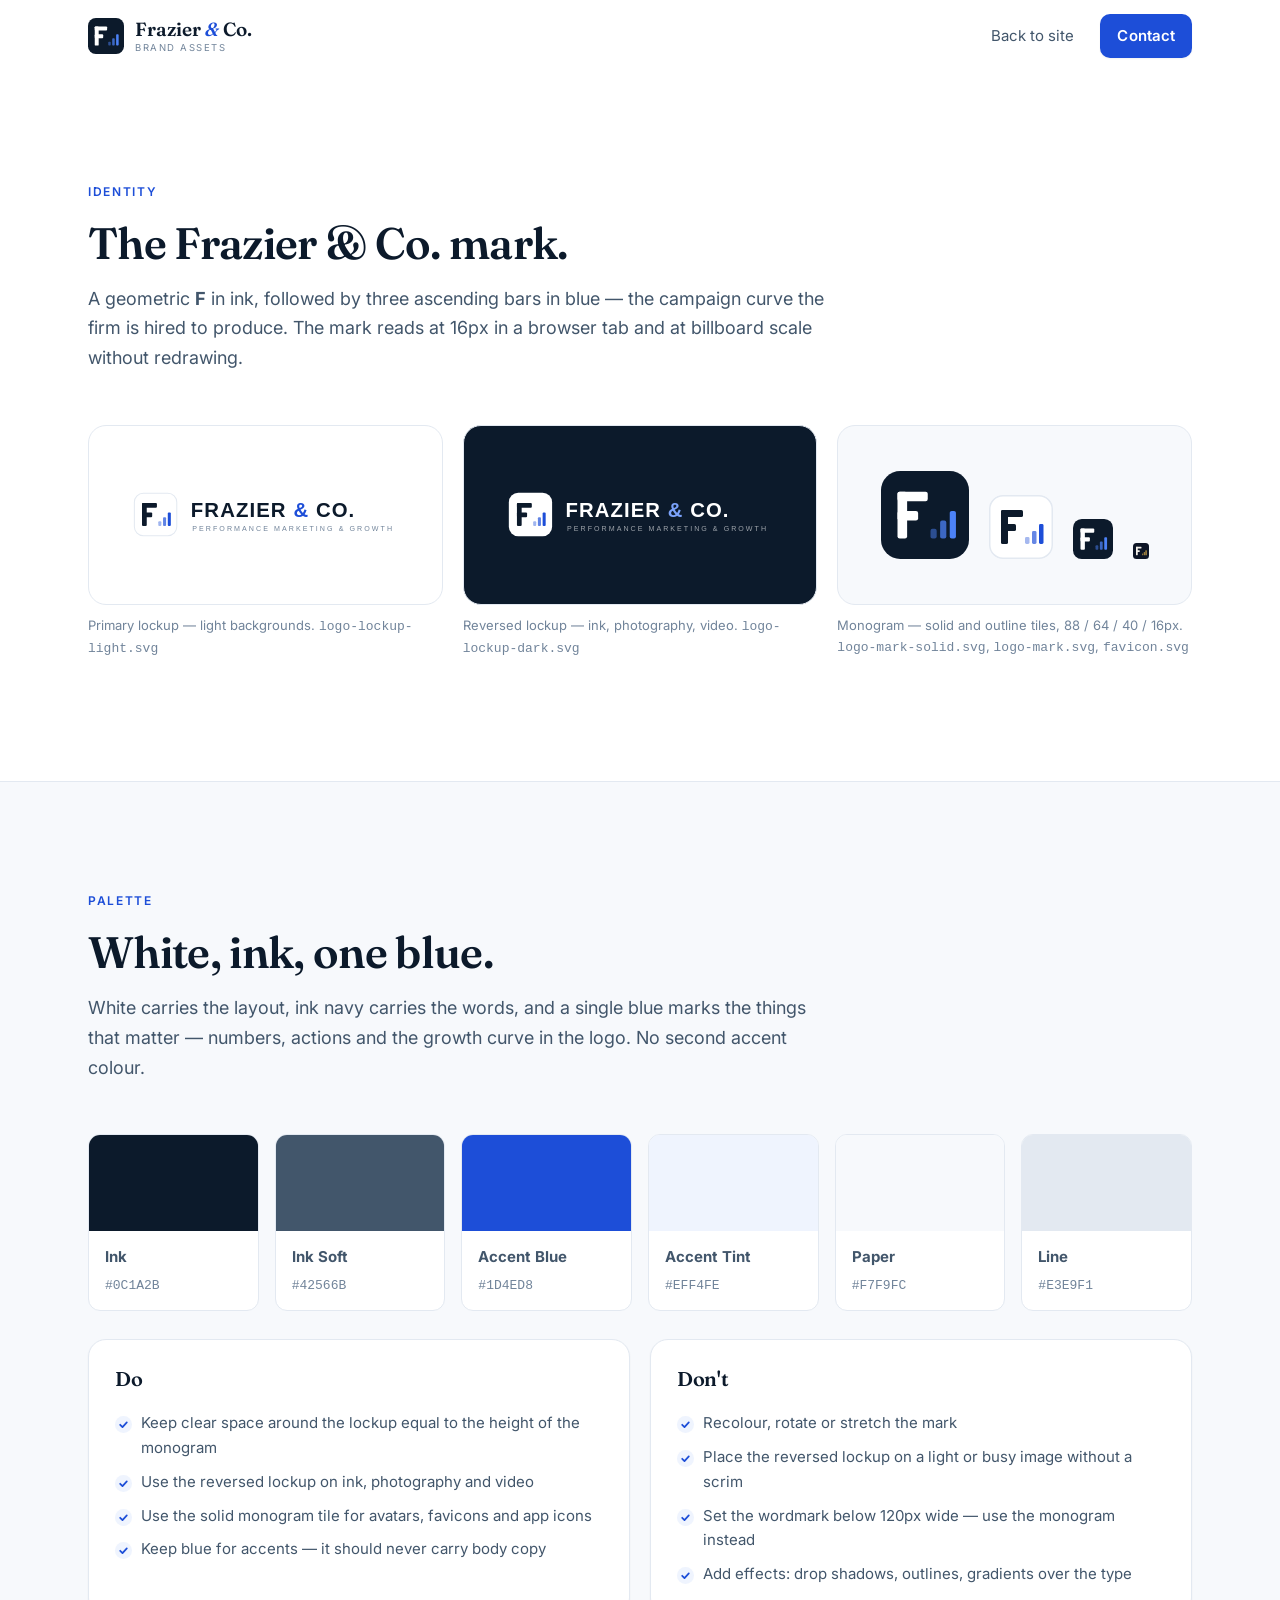
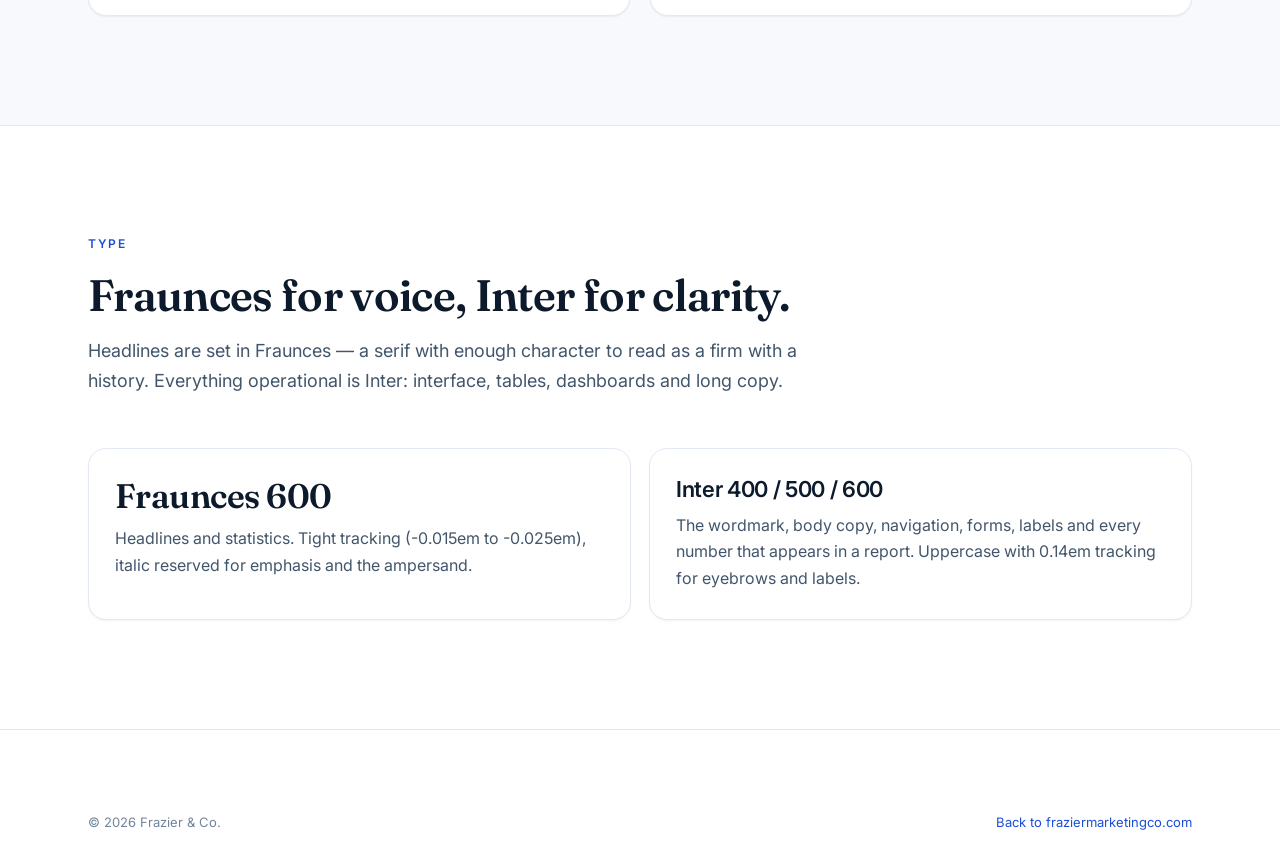
==== commit 6d81263e: "Switch the site to fraziermarketingco.com Corrects the domain across canonical, Open Graph and Twitt" ====
--- a/brand.html
+++ b/brand.html
@@ -143,7 +143,7 @@
 <footer class="footer">
   <div class="wrap footer__base" style="margin-top:0;border-top:0">
     <p>&copy; <span id="year">2026</span> Frazier &amp; Co.</p>
-    <p><a href="index.html" style="color:var(--accent);text-decoration:none">Back to frazierandco.com</a></p>
+    <p><a href="index.html" style="color:var(--accent);text-decoration:none">Back to fraziermarketingco.com</a></p>
   </div>
 </footer>
 <script>document.getElementById('year').textContent = new Date().getFullYear();</script>
--- a/assets/css/style.css
+++ b/assets/css/style.css
@@ -204,7 +204,10 @@
                    linear-gradient(135deg,var(--ink-faint) 50%,transparent 50%);
   background-position:calc(100% - 20px) 20px,calc(100% - 14px) 20px;
   background-size:6px 6px;background-repeat:no-repeat}
+.hp{position:absolute;left:-9999px;width:1px;height:1px;opacity:0}
 .form__note{grid-column:1/-1;margin:0;font-size:13px;color:var(--ink-faint)}
+.form__note.is-error{color:#B3261E}
+.btn[disabled]{opacity:.6;cursor:progress}
 .form__note.is-ok{color:var(--accent)}
 
 /* ---------- footer ---------- */
